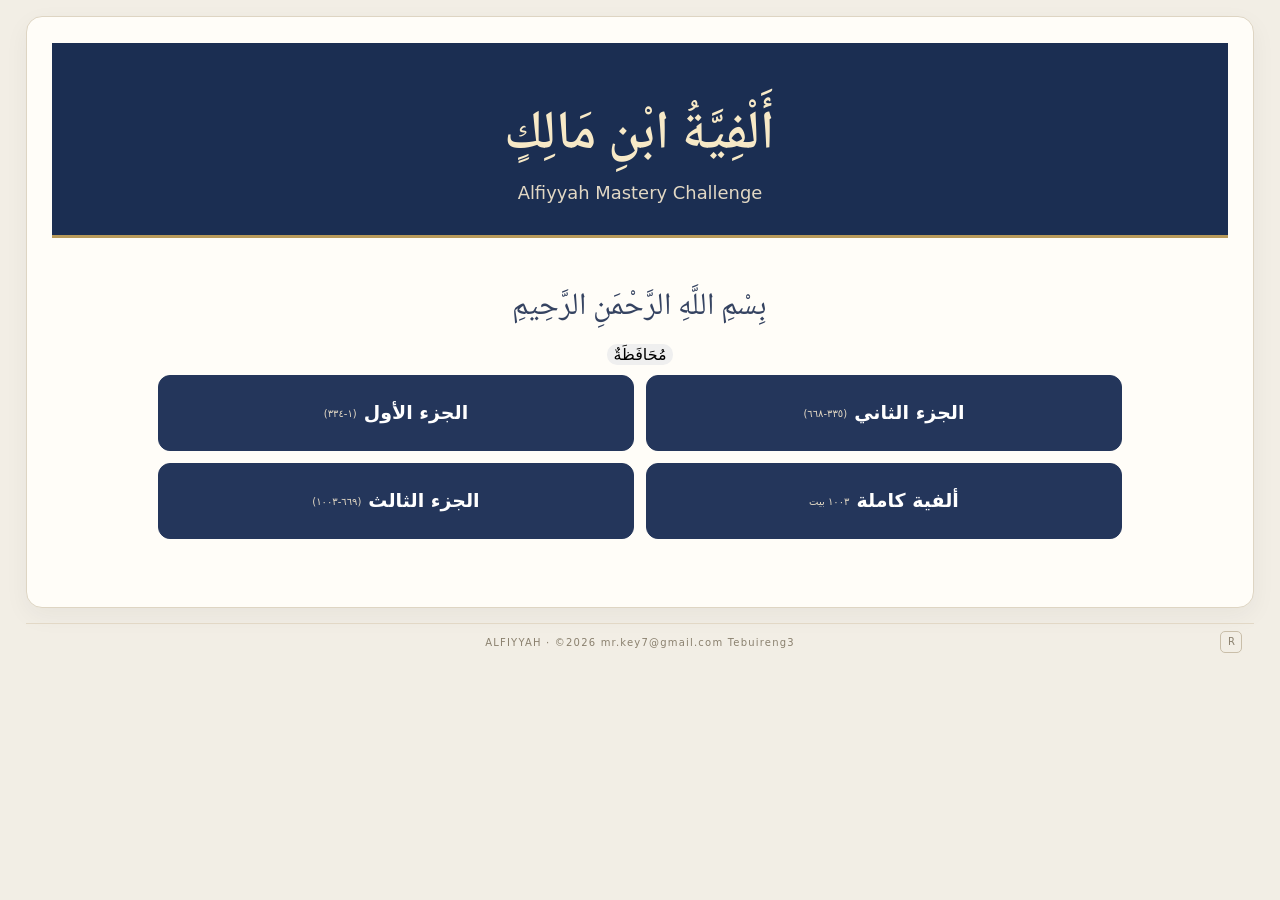
==== index.html @ ca0e4278 "Add files via upload" ====
<!doctype html>
<html lang="id">
<head>
<meta charset="utf-8">
<meta name="viewport" content="width=device-width, initial-scale=1">
<meta name="theme-color" content="#172554">
<link href="https://fonts.googleapis.com/css2?family=Noto+Naskh+Arabic:wght@400;500;600;700&display=swap" rel="stylesheet">
<!-- Gaya dasar dimuat lebih dulu, lalu aturan untuk kelompok layar. -->
<link rel="stylesheet" href="./gaya/dasar.css">
<link rel="stylesheet" href="./gaya/potret-sempit.css">
<link rel="stylesheet" href="./gaya/potret-lebar.css">
<link rel="stylesheet" href="./gaya/landskap-pendek.css">
<link rel="stylesheet" href="./gaya/landskap-tinggi.css">
<title>Alfiyyah - Belajar Alfiyyah Ibnu Malik</title>
</head>
<body>
<main class="wadah-aplikasi">
<section class="panel panel-beranda" id="beranda">
        <div class="identitas-beranda">
            <h1 class="judul-arab" lang="ar">أَلْفِيَّةُ ابْنِ مَالِكٍ</h1>
						<p class="subjudul-beranda">Alfiyyah Mastery Challenge</p>
        </div>
        <div class="isi-beranda">
            <p class="basmalah" lang="ar">بِسْمِ اللَّهِ الرَّحْمَنِ الرَّحِيمِ</p>
             <button class="mode-arab" id="modeArab" type="button">
    <span lang="ar">مُحَافَظَةٌ</span>
</button>
                    <div class="pilihan-bagian">
                        <button class="tombol-bagian" data-bagian="awal" type="button" disabled><strong lang="ar">الجزء الأول</strong><span>(١-٣٣٤)</span></button>
                        <button class="tombol-bagian" data-bagian="tsani" type="button" disabled><strong lang="ar">الجزء الثاني</strong><span>(٣٣٥-٦٦٨)</span></button>
                        <button class="tombol-bagian" data-bagian="tsalits" type="button" disabled><strong lang="ar">الجزء الثالث</strong><span>(٦٦٩-١٠٠٣)</span></button>
                        <button class="tombol-bagian" data-bagian="semua" type="button" disabled><strong lang="ar">ألفية كاملة</strong><span lang="ar">١٠٠٣ بيت</span></button>
                    </div>
                </section>
            </div>
            <div class="status-pemuatan" id="statusPemuatan" role="status" aria-live="polite">Memuat data Alfiyyah...</div>
        </div>
        <footer class="kaki-beranda"><span>ALFIYYAH · ©2026 mr.key7@gmail.com Tebuireng3</span><button class="tombol-hapus-tembolok" id="tombolAturUlangTembolok" type="button" aria-label="Reset cache" title="Reset cache">R</button></footer>
    </section>

    <section class="panel" id="kuis">
        <div class="info-kuis">
            <span id="nomorSoal">1 dari 0</span>
            <span>Sisa Quiz: <strong id="sisaKuis">0</strong></span>
            <span>Benar: <strong id="skor">0</strong></span>
            <span>Waktu: <strong id="waktu">00:00</strong></span>
        </div>
        <div class="jalur-kemajuan"><div id="batangKemajuan"></div></div>

        <div class="judul-soal">
            <p class="label-soal">Lengkapi bait berikut:</p>
            <button class="tombol-harakat" id="tombolHarakat" type="button" lang="ar" aria-label="Ubah tampilan harakat" aria-pressed="true">حَرَكَات</button>
            <div class="nomor-bait" id="nomorBait" lang="ar"></div>
        </div>
        <div class="wadah-bait" id="wadahBait">
            <div class="setengah-bait" id="setengahKanan" lang="ar"></div>
            <div class="setengah-bait" id="setengahKiri" lang="ar"></div>
        </div>
        <div class="daftar-pilihan" id="daftarPilihan"></div>
        <div class="aksi">
            <div class="umpan-balik" id="umpanBalik" aria-live="polite"></div>
            <button class="utama" id="tombolBerikutnya" type="button" disabled>Soal Berikutnya</button>
            <button class="sekunder" id="tombolSelesai" type="button">Selesai</button>
        </div>
    </section>

    <section class="panel" id="hasil">
        <p class="label-soal">Sesi kuis selesai</p>
        <div class="skor-hasil" id="skorAkhir">0/0</div>
        <div class="rincian-hasil" id="rincianAkhir"></div>
        <div class="aksi aksi-hasil">
            <button class="utama" id="tombolUlangi" type="button">Ulangi Bagian Sebelumnya</button>
            <button class="sekunder" id="tombolBeranda" type="button">Pilih Bagian Lain</button>
        </div>
    </section>
</main>
<script src="./app.js?v=reset1" defer></script>
</body>
</html>
---- gaya/dasar.css ----
:root {
    color-scheme: light;
    --warna-teks: #24324b;
    --warna-teks-redup: #746e62;
    --warna-garis: #ded5c3;
    --warna-panel: #fffdf8;
    --warna-latar: #f2eee5;
    --warna-utama: #24365b;
    --warna-utama-gelap: #172949;
    --warna-emas: #b89a5a;
    --warna-benar: #267344;
    --latar-benar: #eff7ef;
    --warna-salah: #b33b35;
    --latar-salah: #fbefed;
}

* { box-sizing: border-box; }
[hidden] { display: none !important; }

body {
    margin: 0;
    background: var(--warna-latar);
    color: var(--warna-teks);
    font-family: system-ui, -apple-system, "Segoe UI", sans-serif;
}

button { font: inherit; }

button {
    border: 0;
    border-radius: 10px;
    cursor: pointer;
}

button:disabled {
    cursor: not-allowed;
    opacity: .55;
}

.wadah-aplikasi {
    width: calc(100% - clamp(24px, 4vw, 72px));
    max-width: 1600px;
    height: calc(100svh - 32px);
    max-height: calc(100svh - 32px);
    margin: 16px auto;
}

h1, h2, p { margin-top: 0; }

.panel-beranda {
    padding: 0;
    overflow: hidden;
    background: #f8f3e8;
    border-color: #d9ceb8;
}

.identitas-beranda {
    padding: clamp(30px, 5vw, 48px) 20px 32px;
    background: #1b2e52;
    color: #fff;
    text-align: center;
    border-bottom: 3px solid var(--warna-emas);
}

.label-kecil {
    margin: 0 0 12px;
    color: #ddc58c;
    font-size: 11px;
    font-weight: 700;
    letter-spacing: .16em;
}

.judul-arab {
    margin: 0;
    color: #f7e9c7;
    direction: rtl;
    font-family: "Noto Naskh Arabic", "Amiri", "Traditional Arabic", serif;
    font-size: clamp(34px, 5vw, 54px);
    font-weight: 600;
    line-height: 1.7;
}

.judul-aplikasi {
    margin: 4px 0 8px;
    color: #fff;
    font-size: clamp(25px, 4vw, 36px);
    letter-spacing: .13em;
}

.subjudul-beranda {
    margin: 0;
    color: #e2d8c4;
    font-size: clamp(16px, 1.4vw, 20px);
}

.isi-beranda {
    width: min(1040px, 100%);
    margin: 0 auto;
    padding: clamp(24px, 4vw, 42px) clamp(18px, 4vw, 38px);
    text-align: center;
}

.basmalah {
    margin: 0 0 8px;
    color: #354361;
    direction: rtl;
    font-family: "Noto Naskh Arabic", "Amiri", "Traditional Arabic", serif;
    font-size: clamp(23px, 3vw, 31px);
    line-height: 1.8;
}

.keterangan-beranda {
    margin: 0;
    color: #746e62;
    font-size: clamp(16px, 1.4vw, 20px);
    line-height: 1.7;
}

.daftar-menu {
    display: grid;
    grid-template-columns: repeat(auto-fit, minmax(min(100%, 340px), 1fr));
    gap: 16px;
    margin-top: 20px;
    text-align: left;
}

.kartu-menu {
    width: 100%;
    max-width: 760px;
    justify-self: center;
    padding: clamp(16px, 2.5vw, 24px);
    border: 1px solid var(--warna-garis);
    border-radius: 14px;
    background: var(--warna-panel);
    box-shadow: 0 6px 18px rgb(35 42 55 / 5%);
}

.judul-menu {
    margin: 0;
    color: var(--warna-utama);
    font-size: clamp(19px, 2vw, 24px);
}

.keterangan-menu {
    margin: 5px 0 0;
    color: var(--warna-teks-redup);
    font-size: 14px;
}

.label-pilihan-bagian {
    margin: 16px 0 0;
    color: var(--warna-teks);
    font-size: 14px;
    font-weight: 650;
}

.pilihan-bagian {
    display: grid;
    grid-template-columns: repeat(2, minmax(0, 1fr));
    gap: 12px;
    margin-top: 10px;
}

.tombol-bagian { display:flex; flex-direction:row; direction:rtl; align-items:center; justify-content:center; gap:7px; min-height:76px; padding:12px 8px; background:#24365b; color:#fff; border:1px solid #24365b; border-radius:12px; white-space:nowrap; }
.tombol-bagian span { direction:ltr; unicode-bidi:isolate; color:#e2d8c4; font-size:10px; font-weight:400; }
.tombol-bagian:disabled { opacity:.45; }
.tombol-bagian strong { font-size:19px; line-height:1.25; }

.status-pemuatan {
    margin-top: 15px;
    color: var(--warna-teks-redup);
    font-size: 13px;
    line-height: 1.6;
    overflow-wrap: anywhere;
}

.kaki-beranda {
    position: relative;
    margin: 0;
    padding: 13px 42px;
    border-top: 1px solid #e2d8c6;
    color: #8a806e;
    font-size: 10px;
    letter-spacing: .12em;
    text-align: center;
}

.tombol-hapus-tembolok {
    position: absolute;
    top: 50%;
    right: 12px;
    width: 22px;
    height: 22px;
    padding: 0;
    transform: translateY(-50%);
    border: 1px solid #c9bea9;
    border-radius: 5px;
    background: transparent;
    color: #8a806e;
    font-size: 10px;
    line-height: 1;
}

.tombol-hapus-tembolok:hover { background: #eee5d5; }

.panel {
    padding: clamp(17px, 2vw, 30px);
    background: var(--warna-panel);
    border: 1px solid var(--warna-garis);
    border-radius: 16px;
    box-shadow: 0 8px 24px rgb(35 42 55 / 5%);
}

.utama, .sekunder {
    min-height: 42px;
    padding: 10px 16px;
    font-weight: 650;
}

.utama {
    background: var(--warna-utama);
    color: #fff;
}
.utama:hover:not(:disabled) { background: var(--warna-utama-gelap); }

.sekunder {
    background: #e7decc;
    color: #33415f;
}

#kuis {
    display: none;
    height: calc(100% - 18px);
    max-height: calc(100% - 18px);
    margin-top: 18px;
    flex-direction: column;
    overflow-y: auto;
    overflow-x: hidden;
}

#kuis .info-kuis,
#kuis .jalur-kemajuan,
#kuis .label-soal,
#kuis .daftar-pilihan,
#kuis .aksi {
    flex: 0 0 auto;
}

.info-kuis {
    display: flex;
    justify-content: space-between;
    align-items: center;
    flex-wrap: nowrap;
    gap: 8px;
    color: var(--warna-teks-redup);
    font-size: 12px;
    white-space: nowrap;
}

.jalur-kemajuan {
    height: 7px;
    margin: 12px 0 22px;
    overflow: hidden;
    background: #e8edf5;
    border-radius: 99px;
}

#batangKemajuan {
    width: 0;
    height: 100%;
    background: var(--warna-utama);
    transition: width .2s ease;
}

.judul-soal {
    display: grid;
    grid-template-columns: minmax(0, 1fr) auto minmax(0, 1fr);
    direction: ltr;
    align-items: center;
    gap: 12px;
    margin-bottom: 9px;
}

.label-soal {
    margin: 0;
    color: var(--warna-teks-redup);
    font-size: clamp(16px, 1.5vw, 22px);
}

.wadah-bait {
    position: relative;
    display: grid;
    flex: 0 1 42%;
    min-height: 0;
    margin-top: 8px;
    grid-template-columns: repeat(2, minmax(0, 1fr));
    grid-template-rows: minmax(0, 1fr);
    align-items: stretch;
    gap: 0;
    direction: rtl;
    border: 1px solid #c9b995;
    border-radius: 14px;
    overflow: hidden;
    background: #f7f1e5;
}

.setengah-bait {
    min-width: 0;
    min-height: 100%;
    display: grid;
    align-items: center;
    justify-items: stretch;
    padding: clamp(10px, 1.5vw, 20px);
    background: #f7f1e5;
    direction: rtl;
    font-family: "Noto Naskh Arabic", "Amiri", "Traditional Arabic", serif;
    font-size: clamp(28px, 3.2vw, 44px);
    line-height: 1.8;
    text-align: center;
    overflow-wrap: anywhere;
}

#setengahKanan {
    grid-row: 1;
    grid-column: 1;
    border-left: 1px solid #c9b995;
}

#setengahKiri {
    grid-row: 1;
    grid-column: 2;
}

.setengah-bait.kosong {
    background: #eee5d5;
}

.nomor-bait {
    justify-self: end;
    flex: 0 0 auto;
    color: #938365;
    font-family: "Noto Naskh Arabic", "Amiri", "Traditional Arabic", serif;
    font-size: clamp(17px, 1.5vw, 22px);
    font-weight: 500;
    line-height: 1.4;
    direction: rtl;
}

.tombol-harakat {
    min-height: 30px;
    padding: 3px 8px;
    border: 1px solid var(--warna-garis);
    background: #f7f1e5;
    color: var(--warna-teks-redup);
    direction: rtl;
    font-family: "Noto Naskh Arabic", "Amiri", "Traditional Arabic", serif;
    font-size: 17px;
    line-height: 1;
}

.tombol-harakat:hover {
    background: #eee5d5;
}

.daftar-pilihan {
    display: grid;
    flex: 1 1 0;
    grid-auto-rows: minmax(0, 1fr);
    grid-template-columns: repeat(2, minmax(0, 1fr));
    gap: 12px;
    margin-top: 18px;
}

.pilihan-jawaban {
    width: 100%;
    min-height: clamp(54px, 8vh, 76px);
    padding: 14px 18px;
    background: #fff;
    border: 1px solid var(--warna-garis);
    color: var(--warna-teks);
    text-align: center;
    direction: rtl;
    font-family: "Noto Naskh Arabic", "Amiri", "Traditional Arabic", serif;
    font-size: clamp(26px, 2.4vw, 33px);
    line-height: 1.9;
}

.pilihan-jawaban:hover:not(:disabled) {
    border-color: #93b4f5;
    background: #f8fbff;
}

.pilihan-jawaban.benar {
    border: 2px solid var(--warna-benar);
    background: var(--latar-benar);
}

.pilihan-jawaban.salah {
    border: 2px solid var(--warna-salah);
    background: var(--latar-salah);
}

.umpan-balik {
    display: none;
    flex: 1;
    min-width: 0;
    margin: 0;
    padding: 12px 14px;
    border-radius: 10px;
    font-size: 14px;
    text-align: left;
}

.umpan-balik.baik {
    display: block;
    color: var(--warna-benar);
    background: var(--latar-benar);
}

.umpan-balik.buruk {
    display: block;
    color: var(--warna-salah);
    background: var(--latar-salah);
}

.aksi {
    display: grid;
    grid-template-columns: minmax(0, 1fr) auto minmax(0, 1fr);
    align-items: center;
    gap: 10px;
    margin-top: 16px;
}
#umpanBalik { grid-column: 1; }
#tombolBerikutnya { grid-column: 2; justify-self: center; }
#tombolSelesai { grid-column: 3; justify-self: end; }
.aksi-hasil { display: flex; justify-content: center; flex-wrap: wrap; }

#hasil { display: none; margin-top: 18px; text-align: center; }

.skor-hasil {
    margin: 12px 0 4px;
    font-size: clamp(38px, 9vw, 56px);
    font-weight: 750;
    letter-spacing: -2px;
}

.rincian-hasil { color: var(--warna-teks-redup); }
---- gaya/potret-sempit.css ----
/* Layar potret dengan lebar sampai 700 piksel. */
@media (orientation: portrait) and (max-width: 700px) {
.wadah-aplikasi {
        width: calc(100% - 16px);
        height: calc(100svh - 16px);
        max-height: calc(100svh - 16px);
        margin: 8px auto;
    }

    .panel { padding: 10px; }
    .panel-beranda { padding: 0; }
    .daftar-menu { gap: 10px; margin-top: 14px; }
    .kartu-menu { padding: 14px; }
    .keterangan-menu { font-size: 12px; }
    .label-pilihan-bagian { margin-top: 12px; font-size: 13px; }
    .pilihan-bagian { gap: 8px; }
    .tombol-bagian { min-height: 66px; padding: 9px 5px; gap:5px; }
    .tombol-bagian strong { font-size: 15px; }
    .tombol-bagian span { font-size: 9px; }

    .judul-soal {
        margin-bottom: 7px;
    }

    .label-soal {
        font-size: 15px;
    }

    .nomor-bait {
        font-size: 16px;
    }

    .wadah-bait {
        grid-template-columns: minmax(0, 1fr);
        grid-template-rows: repeat(2, minmax(0, 1fr));
        min-height: clamp(190px, 30vh, 280px);
        gap: 0;
        border-radius: 10px;
    }

    #setengahKanan {
        grid-row: 1;
        grid-column: 1;
        border-left: 0;
        border-bottom: 1px solid #c9b995;
    }

    #setengahKiri {
        grid-row: 2;
        grid-column: 1;
    }

    .setengah-bait {
        min-height: 0;
        padding: 12px 14px;
        font-size: clamp(25px, 6.5vw, 36px);
        line-height: 1.65;
        text-align: center;
    }

    .daftar-pilihan {
        grid-template-columns: 1fr;
        gap: 6px;
        margin-top: 12px;
    }

    .pilihan-jawaban {
        min-height: clamp(44px, 6vh, 56px);
        padding: 7px 9px;
        /* Ubah tiga angka ini untuk mengatur ukuran teks Arab pilihan jawaban. 
        font-size: clamp(18px, 4.5vw, 23px); */
				font-size: clamp(20px, 5vw, 26px);
        line-height: 1.5;
    }

    .umpan-balik {
        margin: 0;
        padding: 8px 10px;
        font-size: 12px;
    }

    .info-kuis { gap: 4px; font-size: 10px; }
    .aksi { grid-template-columns: minmax(0, 1fr) auto minmax(0, 1fr); gap: 5px; margin-top: 8px; }
    .aksi button { padding: 9px 10px; font-size: 12px; }
    #umpanBalik { font-size: 11px; padding: 7px; }

.wadah-bait {
        flex: 0 0 auto;
        height: clamp(150px, 22vh, 210px);
        min-height: 0;
        grid-template-columns: minmax(0, 1fr);
        grid-template-rows: repeat(2, minmax(0, 1fr));
    }

    #setengahKanan {
        grid-row: 1;
        grid-column: 1;
        border-left: 0;
        border-bottom: 1px solid #c9b995;
    }

    #setengahKiri {
        grid-row: 2;
        grid-column: 1;
    }

    .setengah-bait {
        min-height: 0;
        padding: 4px 8px;
        font-size: clamp(28px, 8vw, 42px);
				/*clamp(nilai minimum, nilai fleksibel, nilai maksimum) */
				line-height: 1.2;
    }

    #kuis .daftar-pilihan {
        flex: 1 0 auto;
        grid-auto-rows: minmax(54px, 1fr);
        gap: 8px;
        margin-top: 8px;
    }

    .pilihan-jawaban {
        min-height: 54px;
    }
}
---- gaya/potret-lebar.css ----
/* Layar potret dengan lebar mulai 701 piksel. */
@media (orientation: portrait) and (min-width: 701px) {
.wadah-bait {
        grid-template-columns: minmax(0, 1fr);
        grid-template-rows: repeat(2, minmax(0, 1fr));
    }

    #setengahKanan {
        grid-row: 1;
        grid-column: 1;
        border-left: 0;
        border-bottom: 1px solid #c9b995;
    }

    #setengahKiri {
        grid-row: 2;
        grid-column: 1;
    }

    .setengah-bait {
        min-height: 0;
        padding: 10px;
        font-size: clamp(36px, 4.5vw, 54px);
        line-height: 1.5;
    }

.wadah-bait {
        flex: 0 0 auto;
        height: clamp(150px, 22vh, 210px);
        min-height: 0;
        grid-template-columns: minmax(0, 1fr);
        grid-template-rows: repeat(2, minmax(0, 1fr));
    }

    #setengahKanan {
        grid-row: 1;
        grid-column: 1;
        border-left: 0;
        border-bottom: 1px solid #c9b995;
    }

    #setengahKiri {
        grid-row: 2;
        grid-column: 1;
    }

    .setengah-bait {
        min-height: 0;
        padding: 4px 8px;
        font-size: clamp(28px, 8vw, 42px);
				/*clamp(nilai minimum, nilai fleksibel, nilai maksimum) */
				line-height: 1.2;
    }

    #kuis .daftar-pilihan {
        flex: 1 0 auto;
        grid-auto-rows: minmax(54px, 1fr);
        gap: 8px;
        margin-top: 8px;
    }

    .pilihan-jawaban {
        min-height: 54px;
    }
}
---- gaya/landskap-pendek.css ----
/* Semua layar lanskap dengan tinggi sampai 600 piksel. */
@media (orientation: landscape) and (max-height: 600px) {
.wadah-aplikasi {
        width: calc(100% - 16px);
        height: calc(100svh - 16px);
        max-height: calc(100svh - 16px);
        margin: 8px auto;
    }

    #kuis {
        height: 100%;
        max-height: 100%;
        margin-top: 0;
        padding: 8px 12px;
        overflow-y: auto;
    }

    .info-kuis {
        gap: 6px;
        font-size: 10px;
    }

    .jalur-kemajuan {
        height: 4px;
        margin: 6px 0 8px;
    }

    .judul-soal {
        flex: 0 0 auto;
        margin-bottom: 4px;
    }

    .label-soal {
        font-size: 14px;
    }

    .nomor-bait {
        font-size: 15px;
    }

    .wadah-bait {
        flex: 0 0 auto;
        min-height: clamp(72px, 19vh, 92px);
        grid-template-columns: repeat(2, minmax(0, 1fr));
        grid-template-rows: minmax(0, 1fr);
    }

    #setengahKanan {
        grid-row: 1;
        grid-column: 1;
        border-left: 1px solid #c9b995;
        border-bottom: 0;
    }

    #setengahKiri {
        grid-row: 1;
        grid-column: 2;
    }

    .setengah-bait {
        min-height: 0;
        padding: 2px 8px;
        font-size: clamp(21px, 3vw, 29px);
        line-height: 1.3;
    }

    .daftar-pilihan {
        flex: 0 0 auto;
        grid-template-columns: repeat(2, minmax(0, 1fr));
        gap: 5px;
        margin-top: 8px;
    }

    .pilihan-jawaban {
        min-height: clamp(48px, 12vh, 60px);
        padding: 4px 8px;
        font-size: clamp(17px, 2.5vw, 22px);
        line-height: 1.3;
    }

    .aksi {
        flex: 0 0 auto;
        gap: 6px;
        margin-top: 8px;
    }

    .aksi button {
        min-height: 34px;
        padding: 5px 8px;
        font-size: 11px;
    }

    .umpan-balik {
        padding: 5px 7px;
        font-size: 10px;
        overflow-wrap: anywhere;
    }

.wadah-bait {
        grid-template-columns: repeat(2, minmax(0, 1fr));
    }

    .setengah-bait {
        min-height: 100%;
        padding: 10px;
        font-size: clamp(24px, 3vw, 34px);
    }

.setengah-bait {
        min-height: 64px;
        padding: 8px 12px;
        font-size: clamp(20px, 3vw, 28px);
    }

    .nomor-bait {
        padding: 2px 10px;
        font-size: 13px;
    }
}
---- gaya/landskap-tinggi.css ----
/* Lanskap dengan tinggi di atas 600 piksel dan lebar mulai 701 piksel. */
@media (orientation: landscape) and (min-height: 651px) and (min-width: 701px) and (min-aspect-ratio: 3/2) {
.panel-beranda {
        height: 100%;
        display: flex;
        flex-direction: column;
    }

    .identitas-beranda {
        padding: clamp(14px, 2.2vh, 24px) 20px clamp(12px, 1.8vh, 20px);
    }

    .label-kecil {
        margin-bottom: 6px;
    }

    .judul-arab {
        font-size: clamp(32px, 4.5vw, 50px);
        line-height: 1.4;
    }

    .judul-aplikasi {
        margin: 0 0 5px;
        font-size: clamp(23px, 3vw, 32px);
    }

    .subjudul-beranda {
        font-size: clamp(14px, 1.2vw, 18px);
    }

    .isi-beranda {
        flex: 1 1 auto;
        display: flex;
        flex-direction: column;
        justify-content: center;
        padding: clamp(10px, 1.6vh, 18px) 38px;
    }

    .daftar-menu {
        width: min(100%, 760px);
        align-self: center;
        margin-top: 12px;
    }

    .kartu-menu {
        padding: 14px 20px;
    }

    .label-pilihan-bagian {
        margin-top: 10px;
    }

    .pilihan-bagian {
        margin-top: 7px;
    }

    .basmalah {
        margin-bottom: 4px;
        font-size: clamp(21px, 2.5vw, 28px);
        line-height: 1.45;
    }

    .keterangan-beranda {
        font-size: clamp(14px, 1.2vw, 18px);
        line-height: 1.4;
    }

    .status-pemuatan {
        margin-top: clamp(7px, 1.1vh, 10px);
        line-height: 1.4;
    }

    .kaki-beranda {
        padding: 9px 16px;
    }

    .wadah-bait {
        grid-template-columns: minmax(0, 1fr) 42px minmax(0, 1fr);
        grid-template-rows: minmax(0, 1fr);
    }

    #setengahKanan {
        grid-row: 1;
        grid-column: 1;
        border-left: 0;
    }

    #setengahKiri {
        grid-row: 1;
        grid-column: 3;
    }

    #nomorBait { display: none; }

    .wadah-bait::before {
        content: attr(data-nomor);
        grid-row: 1;
        grid-column: 2;
        display: flex;
        align-items: center;
        justify-content: center;
        padding: 2px;
        border-left: 1px solid #c9b995;
        border-right: 1px solid #c9b995;
        color: #938365;
        font-family: "Noto Naskh Arabic", "Amiri", "Traditional Arabic", serif;
        font-size: clamp(13px, 1.2vw, 17px);
        line-height: 1.4;
        text-align: center;
        direction: rtl;
        overflow-wrap: anywhere;
    }

	.setengah-bait {
			font-size: clamp(36px, 3.8vw, 54px);
	}

	#setengahKanan {
			padding-left: 40px;
	}

	#setengahKiri {
			padding-right: 40px;
	}

	.pilihan-jawaban {
			font-size: clamp(29px, 2.7vw, 36px);
	}

	.daftar-pilihan {
			grid-template-columns: minmax(0, 1fr) 42px minmax(0, 1fr);
			column-gap: 0;
			row-gap: 12px;
	}

	.pilihan-jawaban:nth-child(odd) { grid-column: 1; }
	.pilihan-jawaban:nth-child(even) { grid-column: 3; }
}

/* Layar sedang memakai tata letak lanskap dengan judul yang lebih rapat. */
@media (orientation: landscape) and (min-height: 601px) and (max-height: 650px) and (min-width: 701px) and (min-aspect-ratio: 3/2) {
.identitas-beranda {
        padding: 10px 20px;
    }

    .label-kecil {
        margin-bottom: 4px;
    }

    .judul-arab {
        font-size: clamp(28px, 3.8vw, 42px);
        line-height: 1.25;
    }

    .judul-aplikasi {
        margin-bottom: 3px;
        font-size: clamp(22px, 2.7vw, 29px);
    }

    .subjudul-beranda {
        font-size: 14px;
    }

    .isi-beranda {
        padding: 8px 24px;
    }

    .basmalah {
        font-size: clamp(19px, 2vw, 24px);
        line-height: 1.3;
    }

    .status-pemuatan {
        margin-top: 6px;
    }
}
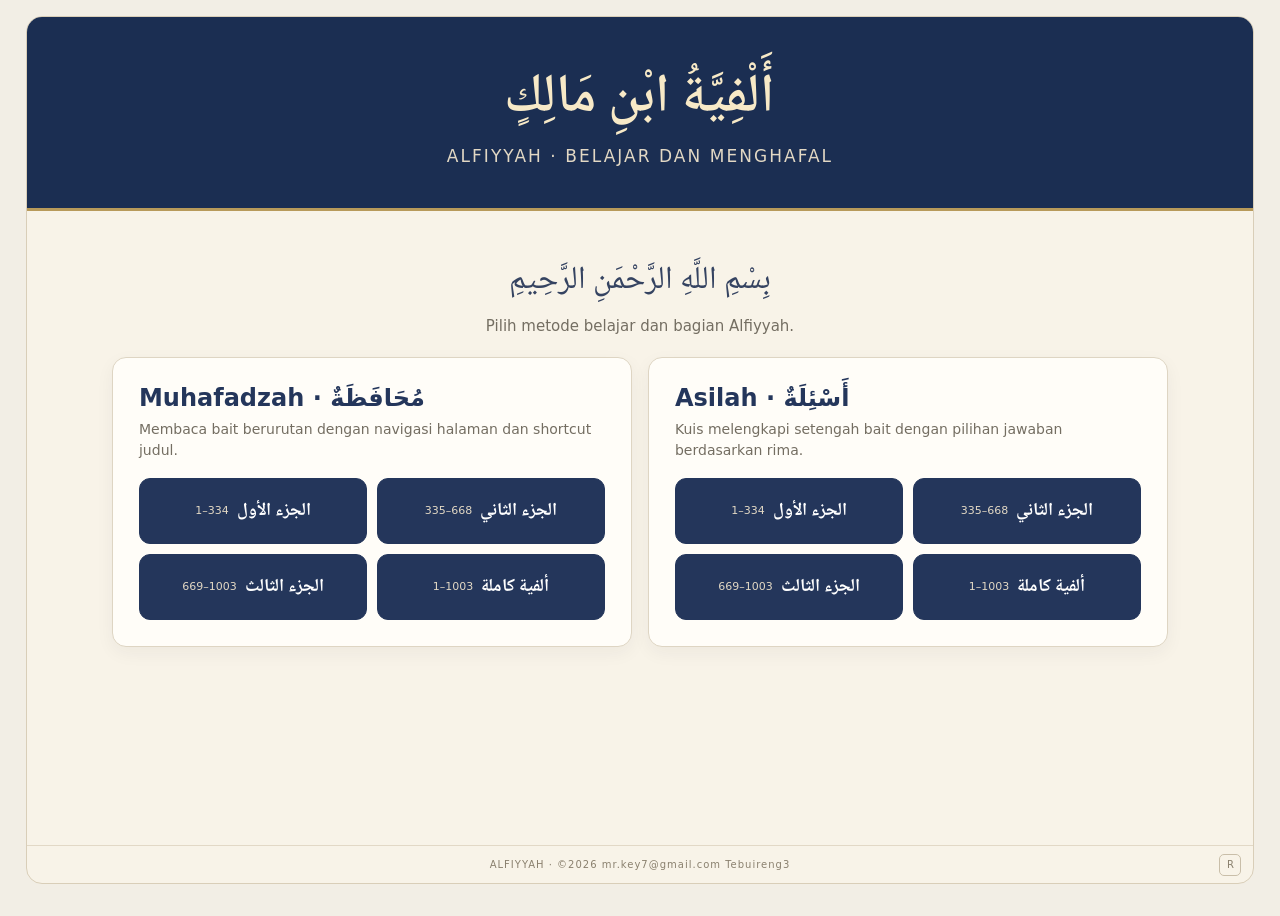
==== commit e23e958a: "[GPT] Tambah Muhafadzah dan pisahkan blok belajar" ====
--- a/index.html
+++ b/index.html
@@ -1,79 +1,52 @@
-<!doctype html>
-<html lang="id">
-<head>
-<meta charset="utf-8">
-<meta name="viewport" content="width=device-width, initial-scale=1">
-<meta name="theme-color" content="#172554">
-<link href="https://fonts.googleapis.com/css2?family=Noto+Naskh+Arabic:wght@400;500;600;700&display=swap" rel="stylesheet">
-<!-- Gaya dasar dimuat lebih dulu, lalu aturan untuk kelompok layar. -->
-<link rel="stylesheet" href="./gaya/dasar.css">
-<link rel="stylesheet" href="./gaya/potret-sempit.css">
-<link rel="stylesheet" href="./gaya/potret-lebar.css">
-<link rel="stylesheet" href="./gaya/landskap-pendek.css">
-<link rel="stylesheet" href="./gaya/landskap-tinggi.css">
-<title>Alfiyyah - Belajar Alfiyyah Ibnu Malik</title>
-</head>
-<body>
-<main class="wadah-aplikasi">
-<section class="panel panel-beranda" id="beranda">
-        <div class="identitas-beranda">
-            <h1 class="judul-arab" lang="ar">أَلْفِيَّةُ ابْنِ مَالِكٍ</h1>
-						<p class="subjudul-beranda">Alfiyyah Mastery Challenge</p>
-        </div>
-        <div class="isi-beranda">
-            <p class="basmalah" lang="ar">بِسْمِ اللَّهِ الرَّحْمَنِ الرَّحِيمِ</p>
-             <button class="mode-arab" id="modeArab" type="button">
-    <span lang="ar">مُحَافَظَةٌ</span>
-</button>
-                    <div class="pilihan-bagian">
-                        <button class="tombol-bagian" data-bagian="awal" type="button" disabled><strong lang="ar">الجزء الأول</strong><span>(١-٣٣٤)</span></button>
-                        <button class="tombol-bagian" data-bagian="tsani" type="button" disabled><strong lang="ar">الجزء الثاني</strong><span>(٣٣٥-٦٦٨)</span></button>
-                        <button class="tombol-bagian" data-bagian="tsalits" type="button" disabled><strong lang="ar">الجزء الثالث</strong><span>(٦٦٩-١٠٠٣)</span></button>
-                        <button class="tombol-bagian" data-bagian="semua" type="button" disabled><strong lang="ar">ألفية كاملة</strong><span lang="ar">١٠٠٣ بيت</span></button>
-                    </div>
-                </section>
-            </div>
-            <div class="status-pemuatan" id="statusPemuatan" role="status" aria-live="polite">Memuat data Alfiyyah...</div>
-        </div>
-        <footer class="kaki-beranda"><span>ALFIYYAH · ©2026 mr.key7@gmail.com Tebuireng3</span><button class="tombol-hapus-tembolok" id="tombolAturUlangTembolok" type="button" aria-label="Reset cache" title="Reset cache">R</button></footer>
-    </section>
-
-    <section class="panel" id="kuis">
-        <div class="info-kuis">
-            <span id="nomorSoal">1 dari 0</span>
-            <span>Sisa Quiz: <strong id="sisaKuis">0</strong></span>
-            <span>Benar: <strong id="skor">0</strong></span>
-            <span>Waktu: <strong id="waktu">00:00</strong></span>
-        </div>
-        <div class="jalur-kemajuan"><div id="batangKemajuan"></div></div>
-
-        <div class="judul-soal">
-            <p class="label-soal">Lengkapi bait berikut:</p>
-            <button class="tombol-harakat" id="tombolHarakat" type="button" lang="ar" aria-label="Ubah tampilan harakat" aria-pressed="true">حَرَكَات</button>
-            <div class="nomor-bait" id="nomorBait" lang="ar"></div>
-        </div>
-        <div class="wadah-bait" id="wadahBait">
-            <div class="setengah-bait" id="setengahKanan" lang="ar"></div>
-            <div class="setengah-bait" id="setengahKiri" lang="ar"></div>
-        </div>
-        <div class="daftar-pilihan" id="daftarPilihan"></div>
-        <div class="aksi">
-            <div class="umpan-balik" id="umpanBalik" aria-live="polite"></div>
-            <button class="utama" id="tombolBerikutnya" type="button" disabled>Soal Berikutnya</button>
-            <button class="sekunder" id="tombolSelesai" type="button">Selesai</button>
-        </div>
-    </section>
-
-    <section class="panel" id="hasil">
-        <p class="label-soal">Sesi kuis selesai</p>
-        <div class="skor-hasil" id="skorAkhir">0/0</div>
-        <div class="rincian-hasil" id="rincianAkhir"></div>
-        <div class="aksi aksi-hasil">
-            <button class="utama" id="tombolUlangi" type="button">Ulangi Bagian Sebelumnya</button>
-            <button class="sekunder" id="tombolBeranda" type="button">Pilih Bagian Lain</button>
-        </div>
-    </section>
-</main>
-<script src="./app.js?v=reset1" defer></script>
-</body>
+<!doctype html>
+<html lang="id">
+<head>
+<meta charset="utf-8">
+<meta name="viewport" content="width=device-width, initial-scale=1">
+<meta name="theme-color" content="#172554">
+<link href="https://fonts.googleapis.com/css2?family=Noto+Naskh+Arabic:wght@400;500;600;700&display=swap" rel="stylesheet">
+<link rel="stylesheet" href="./halaman-pembuka/beranda.css">
+<title>Alfiyyah - Belajar Alfiyyah Ibnu Malik</title>
+</head>
+<body>
+<main class="wadah-aplikasi">
+    <section class="panel panel-beranda">
+        <header class="identitas-beranda">
+            <h1 class="judul-arab" lang="ar">أَلْفِيَّةُ ابْنِ مَالِكٍ</h1>
+            <p class="subjudul-beranda">ALFIYYAH · BELAJAR DAN MENGHAFAL</p>
+        </header>
+        <div class="isi-beranda">
+            <p class="basmalah" lang="ar">بِسْمِ اللَّهِ الرَّحْمَنِ الرَّحِيمِ</p>
+            <p class="keterangan-beranda">Pilih metode belajar dan bagian Alfiyyah.</p>
+            <div class="daftar-menu">
+                <section class="kartu-menu" aria-labelledby="judulMuhafadzah">
+                    <h2 class="judul-menu" id="judulMuhafadzah">Muhafadzah · مُحَافَظَةٌ</h2>
+                    <p class="keterangan-menu">Membaca bait berurutan dengan navigasi halaman dan shortcut judul.</p>
+                    <div class="pilihan-bagian">
+                        <a class="tombol-bagian" href="./muhafadzah/index.html?bagian=awal"><strong lang="ar">الجزء الأول</strong><span>1–334</span></a>
+                        <a class="tombol-bagian" href="./muhafadzah/index.html?bagian=tsani"><strong lang="ar">الجزء الثاني</strong><span>335–668</span></a>
+                        <a class="tombol-bagian" href="./muhafadzah/index.html?bagian=tsalits"><strong lang="ar">الجزء الثالث</strong><span>669–1003</span></a>
+                        <a class="tombol-bagian" href="./muhafadzah/index.html?bagian=semua"><strong lang="ar">ألفية كاملة</strong><span>1–1003</span></a>
+                    </div>
+                </section>
+                <section class="kartu-menu" aria-labelledby="judulAsilah">
+                    <h2 class="judul-menu" id="judulAsilah">Asilah · أَسْئِلَةٌ</h2>
+                    <p class="keterangan-menu">Kuis melengkapi setengah bait dengan pilihan jawaban berdasarkan rima.</p>
+                    <div class="pilihan-bagian">
+                        <a class="tombol-bagian" href="./asilah/index.html?bagian=awal"><strong lang="ar">الجزء الأول</strong><span>1–334</span></a>
+                        <a class="tombol-bagian" href="./asilah/index.html?bagian=tsani"><strong lang="ar">الجزء الثاني</strong><span>335–668</span></a>
+                        <a class="tombol-bagian" href="./asilah/index.html?bagian=tsalits"><strong lang="ar">الجزء الثالث</strong><span>669–1003</span></a>
+                        <a class="tombol-bagian" href="./asilah/index.html?bagian=semua"><strong lang="ar">ألفية كاملة</strong><span>1–1003</span></a>
+                    </div>
+                </section>
+            </div>
+        </div>
+        <footer class="kaki-beranda">
+            <span>ALFIYYAH · ©2026 mr.key7@gmail.com Tebuireng3</span>
+            <button class="tombol-hapus-tembolok" id="tombolAturUlangTembolok" type="button" aria-label="Reset cache" title="Reset cache">R</button>
+        </footer>
+    </section>
+</main>
+<script src="./halaman-pembuka/app.js" defer></script>
+</body>
 </html>
--- a/halaman-pembuka/beranda.css
+++ b/halaman-pembuka/beranda.css
@@ -0,0 +1,169 @@
+:root {
+    color-scheme: light;
+    --warna-teks: #24324b;
+    --warna-teks-redup: #746e62;
+    --warna-garis: #ded5c3;
+    --warna-panel: #fffdf8;
+    --warna-latar: #f2eee5;
+    --warna-utama: #24365b;
+    --warna-emas: #b89a5a;
+}
+* { box-sizing: border-box; }
+body {
+    margin: 0;
+    min-height: 100vh;
+    background: var(--warna-latar);
+    color: var(--warna-teks);
+    font-family: system-ui, -apple-system, "Segoe UI", sans-serif;
+}
+button, a { font: inherit; }
+.wadah-aplikasi {
+    width: calc(100% - clamp(16px, 4vw, 64px));
+    max-width: 1450px;
+    min-height: calc(100svh - 32px);
+    margin: 16px auto;
+}
+.panel-beranda {
+    min-height: calc(100svh - 32px);
+    overflow: hidden;
+    display: flex;
+    flex-direction: column;
+    background: #f8f3e8;
+    border: 1px solid #d9ceb8;
+    border-radius: 16px;
+}
+.identitas-beranda {
+    padding: clamp(24px, 4vw, 42px) 20px;
+    background: #1b2e52;
+    color: #fff;
+    text-align: center;
+    border-bottom: 3px solid var(--warna-emas);
+}
+.judul-arab {
+    margin: 0;
+    color: #f7e9c7;
+    direction: rtl;
+    font-family: "Noto Naskh Arabic", "Amiri", "Traditional Arabic", serif;
+    font-size: clamp(34px, 5vw, 54px);
+    font-weight: 600;
+    line-height: 1.5;
+}
+.subjudul-beranda {
+    margin: 6px 0 0;
+    color: #e2d8c4;
+    font-size: clamp(13px, 1.4vw, 17px);
+    letter-spacing: .12em;
+}
+.isi-beranda {
+    width: min(1120px, 100%);
+    margin: 0 auto;
+    padding: clamp(22px, 4vw, 42px) clamp(16px, 3vw, 32px);
+    flex: 1;
+}
+.basmalah {
+    margin: 0 0 6px;
+    color: #354361;
+    direction: rtl;
+    text-align: center;
+    font-family: "Noto Naskh Arabic", "Amiri", "Traditional Arabic", serif;
+    font-size: clamp(24px, 3vw, 32px);
+    line-height: 1.8;
+}
+.keterangan-beranda {
+    margin: 0 0 22px;
+    color: var(--warna-teks-redup);
+    text-align: center;
+    font-size: 15px;
+}
+.daftar-menu {
+    display: grid;
+    grid-template-columns: repeat(2, minmax(0, 1fr));
+    align-items: stretch;
+    gap: 16px;
+}
+.kartu-menu {
+    padding: clamp(16px, 2.4vw, 26px);
+    background: var(--warna-panel);
+    border: 1px solid var(--warna-garis);
+    border-radius: 14px;
+    box-shadow: 0 6px 18px rgb(35 42 55 / 5%);
+}
+.judul-menu {
+    margin: 0;
+    color: var(--warna-utama);
+    font-size: clamp(19px, 2vw, 24px);
+}
+.keterangan-menu {
+    min-height: 42px;
+    margin: 7px 0 16px;
+    color: var(--warna-teks-redup);
+    font-size: 14px;
+    line-height: 1.55;
+}
+.pilihan-bagian {
+    display: grid;
+    grid-template-columns: repeat(2, minmax(0, 1fr));
+    gap: 10px;
+}
+.tombol-bagian {
+    display: flex;
+    flex-direction: row;
+    direction: rtl;
+    align-items: center;
+    justify-content: center;
+    gap: 8px;
+    min-height: 66px;
+    padding: 10px 8px;
+    border: 1px solid var(--warna-utama);
+    border-radius: 11px;
+    background: var(--warna-utama);
+    color: #fff;
+    text-decoration: none;
+    white-space: nowrap;
+}
+.tombol-bagian:hover { background: #172949; }
+.tombol-bagian strong { font-family: "Noto Naskh Arabic", serif; font-size: 18px; }
+.tombol-bagian span {
+    direction: ltr;
+    unicode-bidi: isolate;
+    color: #e2d8c4;
+    font-size: 11px;
+}
+.kaki-beranda {
+    position: relative;
+    margin-top: auto;
+    padding: 13px 42px;
+    border-top: 1px solid #e2d8c6;
+    color: #8a806e;
+    font-size: 10px;
+    letter-spacing: .1em;
+    text-align: center;
+}
+.tombol-hapus-tembolok {
+    position: absolute;
+    top: 50%;
+    right: 12px;
+    width: 22px;
+    height: 22px;
+    padding: 0;
+    transform: translateY(-50%);
+    border: 1px solid #c9bea9;
+    border-radius: 5px;
+    background: transparent;
+    color: #8a806e;
+    font-size: 10px;
+    line-height: 1;
+    cursor: pointer;
+}
+.tombol-hapus-tembolok:hover { background: #eee5d5; }
+@media (max-width: 760px) {
+    .wadah-aplikasi { width: calc(100% - 16px); min-height: calc(100svh - 16px); margin: 8px auto; }
+    .panel-beranda { min-height: calc(100svh - 16px); }
+    .daftar-menu { grid-template-columns: 1fr; gap: 12px; }
+    .isi-beranda { padding: 20px 12px; }
+    .keterangan-menu { min-height: 0; margin-bottom: 12px; }
+    .pilihan-bagian { gap: 8px; }
+    .tombol-bagian { min-height: 58px; gap: 5px; }
+    .tombol-bagian strong { font-size: 15px; }
+    .tombol-bagian span { font-size: 10px; }
+}
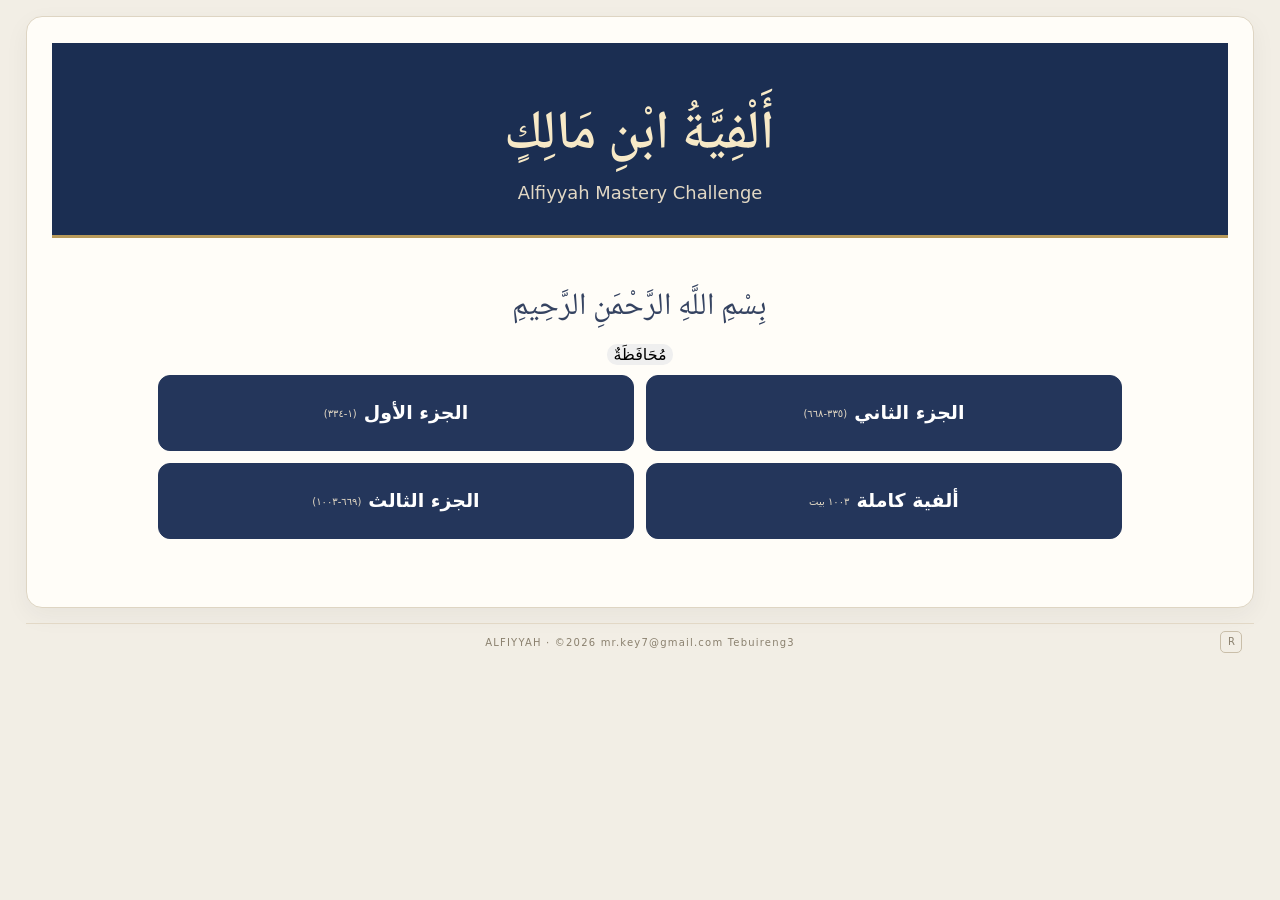
==== commit e087e3b7: "[GPT] Kembalikan beranda sederhana seperti semula" ====
--- a/index.html
+++ b/index.html
@@ -1,52 +1,44 @@
-<!doctype html>
-<html lang="id">
-<head>
-<meta charset="utf-8">
-<meta name="viewport" content="width=device-width, initial-scale=1">
-<meta name="theme-color" content="#172554">
-<link href="https://fonts.googleapis.com/css2?family=Noto+Naskh+Arabic:wght@400;500;600;700&display=swap" rel="stylesheet">
-<link rel="stylesheet" href="./halaman-pembuka/beranda.css">
-<title>Alfiyyah - Belajar Alfiyyah Ibnu Malik</title>
-</head>
-<body>
-<main class="wadah-aplikasi">
-    <section class="panel panel-beranda">
-        <header class="identitas-beranda">
-            <h1 class="judul-arab" lang="ar">أَلْفِيَّةُ ابْنِ مَالِكٍ</h1>
-            <p class="subjudul-beranda">ALFIYYAH · BELAJAR DAN MENGHAFAL</p>
-        </header>
-        <div class="isi-beranda">
-            <p class="basmalah" lang="ar">بِسْمِ اللَّهِ الرَّحْمَنِ الرَّحِيمِ</p>
-            <p class="keterangan-beranda">Pilih metode belajar dan bagian Alfiyyah.</p>
-            <div class="daftar-menu">
-                <section class="kartu-menu" aria-labelledby="judulMuhafadzah">
-                    <h2 class="judul-menu" id="judulMuhafadzah">Muhafadzah · مُحَافَظَةٌ</h2>
-                    <p class="keterangan-menu">Membaca bait berurutan dengan navigasi halaman dan shortcut judul.</p>
-                    <div class="pilihan-bagian">
-                        <a class="tombol-bagian" href="./muhafadzah/index.html?bagian=awal"><strong lang="ar">الجزء الأول</strong><span>1–334</span></a>
-                        <a class="tombol-bagian" href="./muhafadzah/index.html?bagian=tsani"><strong lang="ar">الجزء الثاني</strong><span>335–668</span></a>
-                        <a class="tombol-bagian" href="./muhafadzah/index.html?bagian=tsalits"><strong lang="ar">الجزء الثالث</strong><span>669–1003</span></a>
-                        <a class="tombol-bagian" href="./muhafadzah/index.html?bagian=semua"><strong lang="ar">ألفية كاملة</strong><span>1–1003</span></a>
-                    </div>
-                </section>
-                <section class="kartu-menu" aria-labelledby="judulAsilah">
-                    <h2 class="judul-menu" id="judulAsilah">Asilah · أَسْئِلَةٌ</h2>
-                    <p class="keterangan-menu">Kuis melengkapi setengah bait dengan pilihan jawaban berdasarkan rima.</p>
-                    <div class="pilihan-bagian">
-                        <a class="tombol-bagian" href="./asilah/index.html?bagian=awal"><strong lang="ar">الجزء الأول</strong><span>1–334</span></a>
-                        <a class="tombol-bagian" href="./asilah/index.html?bagian=tsani"><strong lang="ar">الجزء الثاني</strong><span>335–668</span></a>
-                        <a class="tombol-bagian" href="./asilah/index.html?bagian=tsalits"><strong lang="ar">الجزء الثالث</strong><span>669–1003</span></a>
-                        <a class="tombol-bagian" href="./asilah/index.html?bagian=semua"><strong lang="ar">ألفية كاملة</strong><span>1–1003</span></a>
-                    </div>
-                </section>
-            </div>
-        </div>
-        <footer class="kaki-beranda">
-            <span>ALFIYYAH · ©2026 mr.key7@gmail.com Tebuireng3</span>
-            <button class="tombol-hapus-tembolok" id="tombolAturUlangTembolok" type="button" aria-label="Reset cache" title="Reset cache">R</button>
-        </footer>
-    </section>
-</main>
+<!doctype html>
+<html lang="id">
+<head>
+<meta charset="utf-8">
+<meta name="viewport" content="width=device-width, initial-scale=1">
+<meta name="theme-color" content="#172554">
+<link href="https://fonts.googleapis.com/css2?family=Noto+Naskh+Arabic:wght@400;500;600;700&display=swap" rel="stylesheet">
+<!-- Gaya dasar dimuat lebih dulu, lalu aturan untuk kelompok layar. -->
+<link rel="stylesheet" href="./gaya/dasar.css">
+<link rel="stylesheet" href="./gaya/potret-sempit.css">
+<link rel="stylesheet" href="./gaya/potret-lebar.css">
+<link rel="stylesheet" href="./gaya/landskap-pendek.css">
+<link rel="stylesheet" href="./gaya/landskap-tinggi.css">
+<title>Alfiyyah - Belajar Alfiyyah Ibnu Malik</title>
+</head>
+<body>
+<main class="wadah-aplikasi">
+<section class="panel panel-beranda" id="beranda">
+        <div class="identitas-beranda">
+            <h1 class="judul-arab" lang="ar">أَلْفِيَّةُ ابْنِ مَالِكٍ</h1>
+						<p class="subjudul-beranda">Alfiyyah Mastery Challenge</p>
+        </div>
+        <div class="isi-beranda">
+            <p class="basmalah" lang="ar">بِسْمِ اللَّهِ الرَّحْمَنِ الرَّحِيمِ</p>
+             <button class="mode-arab" id="modeArab" type="button">
+    <span lang="ar">مُحَافَظَةٌ</span>
+</button>
+                    <div class="pilihan-bagian">
+                        <button class="tombol-bagian" data-bagian="awal" type="button" disabled><strong lang="ar">الجزء الأول</strong><span>(١-٣٣٤)</span></button>
+                        <button class="tombol-bagian" data-bagian="tsani" type="button" disabled><strong lang="ar">الجزء الثاني</strong><span>(٣٣٥-٦٦٨)</span></button>
+                        <button class="tombol-bagian" data-bagian="tsalits" type="button" disabled><strong lang="ar">الجزء الثالث</strong><span>(٦٦٩-١٠٠٣)</span></button>
+                        <button class="tombol-bagian" data-bagian="semua" type="button" disabled><strong lang="ar">ألفية كاملة</strong><span lang="ar">١٠٠٣ بيت</span></button>
+                    </div>
+                </section>
+            </div>
+            <div class="status-pemuatan" id="statusPemuatan" role="status" aria-live="polite">Memuat data Alfiyyah...</div>
+        </div>
+        <footer class="kaki-beranda"><span>ALFIYYAH · ©2026 mr.key7@gmail.com Tebuireng3</span><button class="tombol-hapus-tembolok" id="tombolAturUlangTembolok" type="button" aria-label="Reset cache" title="Reset cache">R</button></footer>
+    </section>
+
+    </main>
 <script src="./halaman-pembuka/app.js" defer></script>
 </body>
 </html>
--- a/gaya/dasar.css
+++ b/gaya/dasar.css
@@ -0,0 +1,447 @@
+:root {
+    color-scheme: light;
+    --warna-teks: #24324b;
+    --warna-teks-redup: #746e62;
+    --warna-garis: #ded5c3;
+    --warna-panel: #fffdf8;
+    --warna-latar: #f2eee5;
+    --warna-utama: #24365b;
+    --warna-utama-gelap: #172949;
+    --warna-emas: #b89a5a;
+    --warna-benar: #267344;
+    --latar-benar: #eff7ef;
+    --warna-salah: #b33b35;
+    --latar-salah: #fbefed;
+}
+
+* { box-sizing: border-box; }
+[hidden] { display: none !important; }
+
+body {
+    margin: 0;
+    background: var(--warna-latar);
+    color: var(--warna-teks);
+    font-family: system-ui, -apple-system, "Segoe UI", sans-serif;
+}
+
+button { font: inherit; }
+
+button {
+    border: 0;
+    border-radius: 10px;
+    cursor: pointer;
+}
+
+button:disabled {
+    cursor: not-allowed;
+    opacity: .55;
+}
+
+.wadah-aplikasi {
+    width: calc(100% - clamp(24px, 4vw, 72px));
+    max-width: 1600px;
+    height: calc(100svh - 32px);
+    max-height: calc(100svh - 32px);
+    margin: 16px auto;
+}
+
+h1, h2, p { margin-top: 0; }
+
+.panel-beranda {
+    padding: 0;
+    overflow: hidden;
+    background: #f8f3e8;
+    border-color: #d9ceb8;
+}
+
+.identitas-beranda {
+    padding: clamp(30px, 5vw, 48px) 20px 32px;
+    background: #1b2e52;
+    color: #fff;
+    text-align: center;
+    border-bottom: 3px solid var(--warna-emas);
+}
+
+.label-kecil {
+    margin: 0 0 12px;
+    color: #ddc58c;
+    font-size: 11px;
+    font-weight: 700;
+    letter-spacing: .16em;
+}
+
+.judul-arab {
+    margin: 0;
+    color: #f7e9c7;
+    direction: rtl;
+    font-family: "Noto Naskh Arabic", "Amiri", "Traditional Arabic", serif;
+    font-size: clamp(34px, 5vw, 54px);
+    font-weight: 600;
+    line-height: 1.7;
+}
+
+.judul-aplikasi {
+    margin: 4px 0 8px;
+    color: #fff;
+    font-size: clamp(25px, 4vw, 36px);
+    letter-spacing: .13em;
+}
+
+.subjudul-beranda {
+    margin: 0;
+    color: #e2d8c4;
+    font-size: clamp(16px, 1.4vw, 20px);
+}
+
+.isi-beranda {
+    width: min(1040px, 100%);
+    margin: 0 auto;
+    padding: clamp(24px, 4vw, 42px) clamp(18px, 4vw, 38px);
+    text-align: center;
+}
+
+.basmalah {
+    margin: 0 0 8px;
+    color: #354361;
+    direction: rtl;
+    font-family: "Noto Naskh Arabic", "Amiri", "Traditional Arabic", serif;
+    font-size: clamp(23px, 3vw, 31px);
+    line-height: 1.8;
+}
+
+.keterangan-beranda {
+    margin: 0;
+    color: #746e62;
+    font-size: clamp(16px, 1.4vw, 20px);
+    line-height: 1.7;
+}
+
+.daftar-menu {
+    display: grid;
+    grid-template-columns: repeat(auto-fit, minmax(min(100%, 340px), 1fr));
+    gap: 16px;
+    margin-top: 20px;
+    text-align: left;
+}
+
+.kartu-menu {
+    width: 100%;
+    max-width: 760px;
+    justify-self: center;
+    padding: clamp(16px, 2.5vw, 24px);
+    border: 1px solid var(--warna-garis);
+    border-radius: 14px;
+    background: var(--warna-panel);
+    box-shadow: 0 6px 18px rgb(35 42 55 / 5%);
+}
+
+.judul-menu {
+    margin: 0;
+    color: var(--warna-utama);
+    font-size: clamp(19px, 2vw, 24px);
+}
+
+.keterangan-menu {
+    margin: 5px 0 0;
+    color: var(--warna-teks-redup);
+    font-size: 14px;
+}
+
+.label-pilihan-bagian {
+    margin: 16px 0 0;
+    color: var(--warna-teks);
+    font-size: 14px;
+    font-weight: 650;
+}
+
+.pilihan-bagian {
+    display: grid;
+    grid-template-columns: repeat(2, minmax(0, 1fr));
+    gap: 12px;
+    margin-top: 10px;
+}
+
+.tombol-bagian { display:flex; flex-direction:row; direction:rtl; align-items:center; justify-content:center; gap:7px; min-height:76px; padding:12px 8px; background:#24365b; color:#fff; border:1px solid #24365b; border-radius:12px; white-space:nowrap; }
+.tombol-bagian span { direction:ltr; unicode-bidi:isolate; color:#e2d8c4; font-size:10px; font-weight:400; }
+.tombol-bagian:disabled { opacity:.45; }
+.tombol-bagian strong { font-size:19px; line-height:1.25; }
+
+.status-pemuatan {
+    margin-top: 15px;
+    color: var(--warna-teks-redup);
+    font-size: 13px;
+    line-height: 1.6;
+    overflow-wrap: anywhere;
+}
+
+.kaki-beranda {
+    position: relative;
+    margin: 0;
+    padding: 13px 42px;
+    border-top: 1px solid #e2d8c6;
+    color: #8a806e;
+    font-size: 10px;
+    letter-spacing: .12em;
+    text-align: center;
+}
+
+.tombol-hapus-tembolok {
+    position: absolute;
+    top: 50%;
+    right: 12px;
+    width: 22px;
+    height: 22px;
+    padding: 0;
+    transform: translateY(-50%);
+    border: 1px solid #c9bea9;
+    border-radius: 5px;
+    background: transparent;
+    color: #8a806e;
+    font-size: 10px;
+    line-height: 1;
+}
+
+.tombol-hapus-tembolok:hover { background: #eee5d5; }
+
+.panel {
+    padding: clamp(17px, 2vw, 30px);
+    background: var(--warna-panel);
+    border: 1px solid var(--warna-garis);
+    border-radius: 16px;
+    box-shadow: 0 8px 24px rgb(35 42 55 / 5%);
+}
+
+.utama, .sekunder {
+    min-height: 42px;
+    padding: 10px 16px;
+    font-weight: 650;
+}
+
+.utama {
+    background: var(--warna-utama);
+    color: #fff;
+}
+.utama:hover:not(:disabled) { background: var(--warna-utama-gelap); }
+
+.sekunder {
+    background: #e7decc;
+    color: #33415f;
+}
+
+#kuis {
+    display: none;
+    height: calc(100% - 18px);
+    max-height: calc(100% - 18px);
+    margin-top: 18px;
+    flex-direction: column;
+    overflow-y: auto;
+    overflow-x: hidden;
+}
+
+#kuis .info-kuis,
+#kuis .jalur-kemajuan,
+#kuis .label-soal,
+#kuis .daftar-pilihan,
+#kuis .aksi {
+    flex: 0 0 auto;
+}
+
+.info-kuis {
+    display: flex;
+    justify-content: space-between;
+    align-items: center;
+    flex-wrap: nowrap;
+    gap: 8px;
+    color: var(--warna-teks-redup);
+    font-size: 12px;
+    white-space: nowrap;
+}
+
+.jalur-kemajuan {
+    height: 7px;
+    margin: 12px 0 22px;
+    overflow: hidden;
+    background: #e8edf5;
+    border-radius: 99px;
+}
+
+#batangKemajuan {
+    width: 0;
+    height: 100%;
+    background: var(--warna-utama);
+    transition: width .2s ease;
+}
+
+.judul-soal {
+    display: grid;
+    grid-template-columns: minmax(0, 1fr) auto minmax(0, 1fr);
+    direction: ltr;
+    align-items: center;
+    gap: 12px;
+    margin-bottom: 9px;
+}
+
+.label-soal {
+    margin: 0;
+    color: var(--warna-teks-redup);
+    font-size: clamp(16px, 1.5vw, 22px);
+}
+
+.wadah-bait {
+    position: relative;
+    display: grid;
+    flex: 0 1 42%;
+    min-height: 0;
+    margin-top: 8px;
+    grid-template-columns: repeat(2, minmax(0, 1fr));
+    grid-template-rows: minmax(0, 1fr);
+    align-items: stretch;
+    gap: 0;
+    direction: rtl;
+    border: 1px solid #c9b995;
+    border-radius: 14px;
+    overflow: hidden;
+    background: #f7f1e5;
+}
+
+.setengah-bait {
+    min-width: 0;
+    min-height: 100%;
+    display: grid;
+    align-items: center;
+    justify-items: stretch;
+    padding: clamp(10px, 1.5vw, 20px);
+    background: #f7f1e5;
+    direction: rtl;
+    font-family: "Noto Naskh Arabic", "Amiri", "Traditional Arabic", serif;
+    font-size: clamp(28px, 3.2vw, 44px);
+    line-height: 1.8;
+    text-align: center;
+    overflow-wrap: anywhere;
+}
+
+#setengahKanan {
+    grid-row: 1;
+    grid-column: 1;
+    border-left: 1px solid #c9b995;
+}
+
+#setengahKiri {
+    grid-row: 1;
+    grid-column: 2;
+}
+
+.setengah-bait.kosong {
+    background: #eee5d5;
+}
+
+.nomor-bait {
+    justify-self: end;
+    flex: 0 0 auto;
+    color: #938365;
+    font-family: "Noto Naskh Arabic", "Amiri", "Traditional Arabic", serif;
+    font-size: clamp(17px, 1.5vw, 22px);
+    font-weight: 500;
+    line-height: 1.4;
+    direction: rtl;
+}
+
+.tombol-harakat {
+    min-height: 30px;
+    padding: 3px 8px;
+    border: 1px solid var(--warna-garis);
+    background: #f7f1e5;
+    color: var(--warna-teks-redup);
+    direction: rtl;
+    font-family: "Noto Naskh Arabic", "Amiri", "Traditional Arabic", serif;
+    font-size: 17px;
+    line-height: 1;
+}
+
+.tombol-harakat:hover {
+    background: #eee5d5;
+}
+
+.daftar-pilihan {
+    display: grid;
+    flex: 1 1 0;
+    grid-auto-rows: minmax(0, 1fr);
+    grid-template-columns: repeat(2, minmax(0, 1fr));
+    gap: 12px;
+    margin-top: 18px;
+}
+
+.pilihan-jawaban {
+    width: 100%;
+    min-height: clamp(54px, 8vh, 76px);
+    padding: 14px 18px;
+    background: #fff;
+    border: 1px solid var(--warna-garis);
+    color: var(--warna-teks);
+    text-align: center;
+    direction: rtl;
+    font-family: "Noto Naskh Arabic", "Amiri", "Traditional Arabic", serif;
+    font-size: clamp(26px, 2.4vw, 33px);
+    line-height: 1.9;
+}
+
+.pilihan-jawaban:hover:not(:disabled) {
+    border-color: #93b4f5;
+    background: #f8fbff;
+}
+
+.pilihan-jawaban.benar {
+    border: 2px solid var(--warna-benar);
+    background: var(--latar-benar);
+}
+
+.pilihan-jawaban.salah {
+    border: 2px solid var(--warna-salah);
+    background: var(--latar-salah);
+}
+
+.umpan-balik {
+    display: none;
+    flex: 1;
+    min-width: 0;
+    margin: 0;
+    padding: 12px 14px;
+    border-radius: 10px;
+    font-size: 14px;
+    text-align: left;
+}
+
+.umpan-balik.baik {
+    display: block;
+    color: var(--warna-benar);
+    background: var(--latar-benar);
+}
+
+.umpan-balik.buruk {
+    display: block;
+    color: var(--warna-salah);
+    background: var(--latar-salah);
+}
+
+.aksi {
+    display: grid;
+    grid-template-columns: minmax(0, 1fr) auto minmax(0, 1fr);
+    align-items: center;
+    gap: 10px;
+    margin-top: 16px;
+}
+#umpanBalik { grid-column: 1; }
+#tombolBerikutnya { grid-column: 2; justify-self: center; }
+#tombolSelesai { grid-column: 3; justify-self: end; }
+.aksi-hasil { display: flex; justify-content: center; flex-wrap: wrap; }
+
+#hasil { display: none; margin-top: 18px; text-align: center; }
+
+.skor-hasil {
+    margin: 12px 0 4px;
+    font-size: clamp(38px, 9vw, 56px);
+    font-weight: 750;
+    letter-spacing: -2px;
+}
+
+.rincian-hasil { color: var(--warna-teks-redup); }
--- a/gaya/potret-sempit.css
+++ b/gaya/potret-sempit.css
@@ -0,0 +1,125 @@
+/* Layar potret dengan lebar sampai 700 piksel. */
+@media (orientation: portrait) and (max-width: 700px) {
+.wadah-aplikasi {
+        width: calc(100% - 16px);
+        height: calc(100svh - 16px);
+        max-height: calc(100svh - 16px);
+        margin: 8px auto;
+    }
+
+    .panel { padding: 10px; }
+    .panel-beranda { padding: 0; }
+    .daftar-menu { gap: 10px; margin-top: 14px; }
+    .kartu-menu { padding: 14px; }
+    .keterangan-menu { font-size: 12px; }
+    .label-pilihan-bagian { margin-top: 12px; font-size: 13px; }
+    .pilihan-bagian { gap: 8px; }
+    .tombol-bagian { min-height: 66px; padding: 9px 5px; gap:5px; }
+    .tombol-bagian strong { font-size: 15px; }
+    .tombol-bagian span { font-size: 9px; }
+
+    .judul-soal {
+        margin-bottom: 7px;
+    }
+
+    .label-soal {
+        font-size: 15px;
+    }
+
+    .nomor-bait {
+        font-size: 16px;
+    }
+
+    .wadah-bait {
+        grid-template-columns: minmax(0, 1fr);
+        grid-template-rows: repeat(2, minmax(0, 1fr));
+        min-height: clamp(190px, 30vh, 280px);
+        gap: 0;
+        border-radius: 10px;
+    }
+
+    #setengahKanan {
+        grid-row: 1;
+        grid-column: 1;
+        border-left: 0;
+        border-bottom: 1px solid #c9b995;
+    }
+
+    #setengahKiri {
+        grid-row: 2;
+        grid-column: 1;
+    }
+
+    .setengah-bait {
+        min-height: 0;
+        padding: 12px 14px;
+        font-size: clamp(25px, 6.5vw, 36px);
+        line-height: 1.65;
+        text-align: center;
+    }
+
+    .daftar-pilihan {
+        grid-template-columns: 1fr;
+        gap: 6px;
+        margin-top: 12px;
+    }
+
+    .pilihan-jawaban {
+        min-height: clamp(44px, 6vh, 56px);
+        padding: 7px 9px;
+        /* Ubah tiga angka ini untuk mengatur ukuran teks Arab pilihan jawaban. 
+        font-size: clamp(18px, 4.5vw, 23px); */
+				font-size: clamp(20px, 5vw, 26px);
+        line-height: 1.5;
+    }
+
+    .umpan-balik {
+        margin: 0;
+        padding: 8px 10px;
+        font-size: 12px;
+    }
+
+    .info-kuis { gap: 4px; font-size: 10px; }
+    .aksi { grid-template-columns: minmax(0, 1fr) auto minmax(0, 1fr); gap: 5px; margin-top: 8px; }
+    .aksi button { padding: 9px 10px; font-size: 12px; }
+    #umpanBalik { font-size: 11px; padding: 7px; }
+
+.wadah-bait {
+        flex: 0 0 auto;
+        height: clamp(150px, 22vh, 210px);
+        min-height: 0;
+        grid-template-columns: minmax(0, 1fr);
+        grid-template-rows: repeat(2, minmax(0, 1fr));
+    }
+
+    #setengahKanan {
+        grid-row: 1;
+        grid-column: 1;
+        border-left: 0;
+        border-bottom: 1px solid #c9b995;
+    }
+
+    #setengahKiri {
+        grid-row: 2;
+        grid-column: 1;
+    }
+
+    .setengah-bait {
+        min-height: 0;
+        padding: 4px 8px;
+        font-size: clamp(28px, 8vw, 42px);
+				/*clamp(nilai minimum, nilai fleksibel, nilai maksimum) */
+				line-height: 1.2;
+    }
+
+    #kuis .daftar-pilihan {
+        flex: 1 0 auto;
+        grid-auto-rows: minmax(54px, 1fr);
+        gap: 8px;
+        margin-top: 8px;
+    }
+
+    .pilihan-jawaban {
+        min-height: 54px;
+    }
+}
--- a/gaya/potret-lebar.css
+++ b/gaya/potret-lebar.css
@@ -0,0 +1,65 @@
+/* Layar potret dengan lebar mulai 701 piksel. */
+@media (orientation: portrait) and (min-width: 701px) {
+.wadah-bait {
+        grid-template-columns: minmax(0, 1fr);
+        grid-template-rows: repeat(2, minmax(0, 1fr));
+    }
+
+    #setengahKanan {
+        grid-row: 1;
+        grid-column: 1;
+        border-left: 0;
+        border-bottom: 1px solid #c9b995;
+    }
+
+    #setengahKiri {
+        grid-row: 2;
+        grid-column: 1;
+    }
+
+    .setengah-bait {
+        min-height: 0;
+        padding: 10px;
+        font-size: clamp(36px, 4.5vw, 54px);
+        line-height: 1.5;
+    }
+
+.wadah-bait {
+        flex: 0 0 auto;
+        height: clamp(150px, 22vh, 210px);
+        min-height: 0;
+        grid-template-columns: minmax(0, 1fr);
+        grid-template-rows: repeat(2, minmax(0, 1fr));
+    }
+
+    #setengahKanan {
+        grid-row: 1;
+        grid-column: 1;
+        border-left: 0;
+        border-bottom: 1px solid #c9b995;
+    }
+
+    #setengahKiri {
+        grid-row: 2;
+        grid-column: 1;
+    }
+
+    .setengah-bait {
+        min-height: 0;
+        padding: 4px 8px;
+        font-size: clamp(28px, 8vw, 42px);
+				/*clamp(nilai minimum, nilai fleksibel, nilai maksimum) */
+				line-height: 1.2;
+    }
+
+    #kuis .daftar-pilihan {
+        flex: 1 0 auto;
+        grid-auto-rows: minmax(54px, 1fr);
+        gap: 8px;
+        margin-top: 8px;
+    }
+
+    .pilihan-jawaban {
+        min-height: 54px;
+    }
+}
--- a/gaya/landskap-pendek.css
+++ b/gaya/landskap-pendek.css
@@ -0,0 +1,119 @@
+/* Semua layar lanskap dengan tinggi sampai 600 piksel. */
+@media (orientation: landscape) and (max-height: 600px) {
+.wadah-aplikasi {
+        width: calc(100% - 16px);
+        height: calc(100svh - 16px);
+        max-height: calc(100svh - 16px);
+        margin: 8px auto;
+    }
+
+    #kuis {
+        height: 100%;
+        max-height: 100%;
+        margin-top: 0;
+        padding: 8px 12px;
+        overflow-y: auto;
+    }
+
+    .info-kuis {
+        gap: 6px;
+        font-size: 10px;
+    }
+
+    .jalur-kemajuan {
+        height: 4px;
+        margin: 6px 0 8px;
+    }
+
+    .judul-soal {
+        flex: 0 0 auto;
+        margin-bottom: 4px;
+    }
+
+    .label-soal {
+        font-size: 14px;
+    }
+
+    .nomor-bait {
+        font-size: 15px;
+    }
+
+    .wadah-bait {
+        flex: 0 0 auto;
+        min-height: clamp(72px, 19vh, 92px);
+        grid-template-columns: repeat(2, minmax(0, 1fr));
+        grid-template-rows: minmax(0, 1fr);
+    }
+
+    #setengahKanan {
+        grid-row: 1;
+        grid-column: 1;
+        border-left: 1px solid #c9b995;
+        border-bottom: 0;
+    }
+
+    #setengahKiri {
+        grid-row: 1;
+        grid-column: 2;
+    }
+
+    .setengah-bait {
+        min-height: 0;
+        padding: 2px 8px;
+        font-size: clamp(21px, 3vw, 29px);
+        line-height: 1.3;
+    }
+
+    .daftar-pilihan {
+        flex: 0 0 auto;
+        grid-template-columns: repeat(2, minmax(0, 1fr));
+        gap: 5px;
+        margin-top: 8px;
+    }
+
+    .pilihan-jawaban {
+        min-height: clamp(48px, 12vh, 60px);
+        padding: 4px 8px;
+        font-size: clamp(17px, 2.5vw, 22px);
+        line-height: 1.3;
+    }
+
+    .aksi {
+        flex: 0 0 auto;
+        gap: 6px;
+        margin-top: 8px;
+    }
+
+    .aksi button {
+        min-height: 34px;
+        padding: 5px 8px;
+        font-size: 11px;
+    }
+
+    .umpan-balik {
+        padding: 5px 7px;
+        font-size: 10px;
+        overflow-wrap: anywhere;
+    }
+
+.wadah-bait {
+        grid-template-columns: repeat(2, minmax(0, 1fr));
+    }
+
+    .setengah-bait {
+        min-height: 100%;
+        padding: 10px;
+        font-size: clamp(24px, 3vw, 34px);
+    }
+
+.setengah-bait {
+        min-height: 64px;
+        padding: 8px 12px;
+        font-size: clamp(20px, 3vw, 28px);
+    }
+
+    .nomor-bait {
+        padding: 2px 10px;
+        font-size: 13px;
+    }
+}
--- a/gaya/landskap-tinggi.css
+++ b/gaya/landskap-tinggi.css
@@ -0,0 +1,176 @@
+/* Lanskap dengan tinggi di atas 600 piksel dan lebar mulai 701 piksel. */
+@media (orientation: landscape) and (min-height: 651px) and (min-width: 701px) and (min-aspect-ratio: 3/2) {
+.panel-beranda {
+        height: 100%;
+        display: flex;
+        flex-direction: column;
+    }
+
+    .identitas-beranda {
+        padding: clamp(14px, 2.2vh, 24px) 20px clamp(12px, 1.8vh, 20px);
+    }
+
+    .label-kecil {
+        margin-bottom: 6px;
+    }
+
+    .judul-arab {
+        font-size: clamp(32px, 4.5vw, 50px);
+        line-height: 1.4;
+    }
+
+    .judul-aplikasi {
+        margin: 0 0 5px;
+        font-size: clamp(23px, 3vw, 32px);
+    }
+
+    .subjudul-beranda {
+        font-size: clamp(14px, 1.2vw, 18px);
+    }
+
+    .isi-beranda {
+        flex: 1 1 auto;
+        display: flex;
+        flex-direction: column;
+        justify-content: center;
+        padding: clamp(10px, 1.6vh, 18px) 38px;
+    }
+
+    .daftar-menu {
+        width: min(100%, 760px);
+        align-self: center;
+        margin-top: 12px;
+    }
+
+    .kartu-menu {
+        padding: 14px 20px;
+    }
+
+    .label-pilihan-bagian {
+        margin-top: 10px;
+    }
+
+    .pilihan-bagian {
+        margin-top: 7px;
+    }
+
+    .basmalah {
+        margin-bottom: 4px;
+        font-size: clamp(21px, 2.5vw, 28px);
+        line-height: 1.45;
+    }
+
+    .keterangan-beranda {
+        font-size: clamp(14px, 1.2vw, 18px);
+        line-height: 1.4;
+    }
+
+    .status-pemuatan {
+        margin-top: clamp(7px, 1.1vh, 10px);
+        line-height: 1.4;
+    }
+
+    .kaki-beranda {
+        padding: 9px 16px;
+    }
+
+    .wadah-bait {
+        grid-template-columns: minmax(0, 1fr) 42px minmax(0, 1fr);
+        grid-template-rows: minmax(0, 1fr);
+    }
+
+    #setengahKanan {
+        grid-row: 1;
+        grid-column: 1;
+        border-left: 0;
+    }
+
+    #setengahKiri {
+        grid-row: 1;
+        grid-column: 3;
+    }
+
+    #nomorBait { display: none; }
+
+    .wadah-bait::before {
+        content: attr(data-nomor);
+        grid-row: 1;
+        grid-column: 2;
+        display: flex;
+        align-items: center;
+        justify-content: center;
+        padding: 2px;
+        border-left: 1px solid #c9b995;
+        border-right: 1px solid #c9b995;
+        color: #938365;
+        font-family: "Noto Naskh Arabic", "Amiri", "Traditional Arabic", serif;
+        font-size: clamp(13px, 1.2vw, 17px);
+        line-height: 1.4;
+        text-align: center;
+        direction: rtl;
+        overflow-wrap: anywhere;
+    }
+
+	.setengah-bait {
+			font-size: clamp(36px, 3.8vw, 54px);
+	}
+
+	#setengahKanan {
+			padding-left: 40px;
+	}
+
+	#setengahKiri {
+			padding-right: 40px;
+	}
+
+	.pilihan-jawaban {
+			font-size: clamp(29px, 2.7vw, 36px);
+	}
+
+	.daftar-pilihan {
+			grid-template-columns: minmax(0, 1fr) 42px minmax(0, 1fr);
+			column-gap: 0;
+			row-gap: 12px;
+	}
+
+	.pilihan-jawaban:nth-child(odd) { grid-column: 1; }
+	.pilihan-jawaban:nth-child(even) { grid-column: 3; }
+}
+
+/* Layar sedang memakai tata letak lanskap dengan judul yang lebih rapat. */
+@media (orientation: landscape) and (min-height: 601px) and (max-height: 650px) and (min-width: 701px) and (min-aspect-ratio: 3/2) {
+.identitas-beranda {
+        padding: 10px 20px;
+    }
+
+    .label-kecil {
+        margin-bottom: 4px;
+    }
+
+    .judul-arab {
+        font-size: clamp(28px, 3.8vw, 42px);
+        line-height: 1.25;
+    }
+
+    .judul-aplikasi {
+        margin-bottom: 3px;
+        font-size: clamp(22px, 2.7vw, 29px);
+    }
+
+    .subjudul-beranda {
+        font-size: 14px;
+    }
+
+    .isi-beranda {
+        padding: 8px 24px;
+    }
+
+    .basmalah {
+        font-size: clamp(19px, 2vw, 24px);
+        line-height: 1.3;
+    }
+
+    .status-pemuatan {
+        margin-top: 6px;
+    }
+}
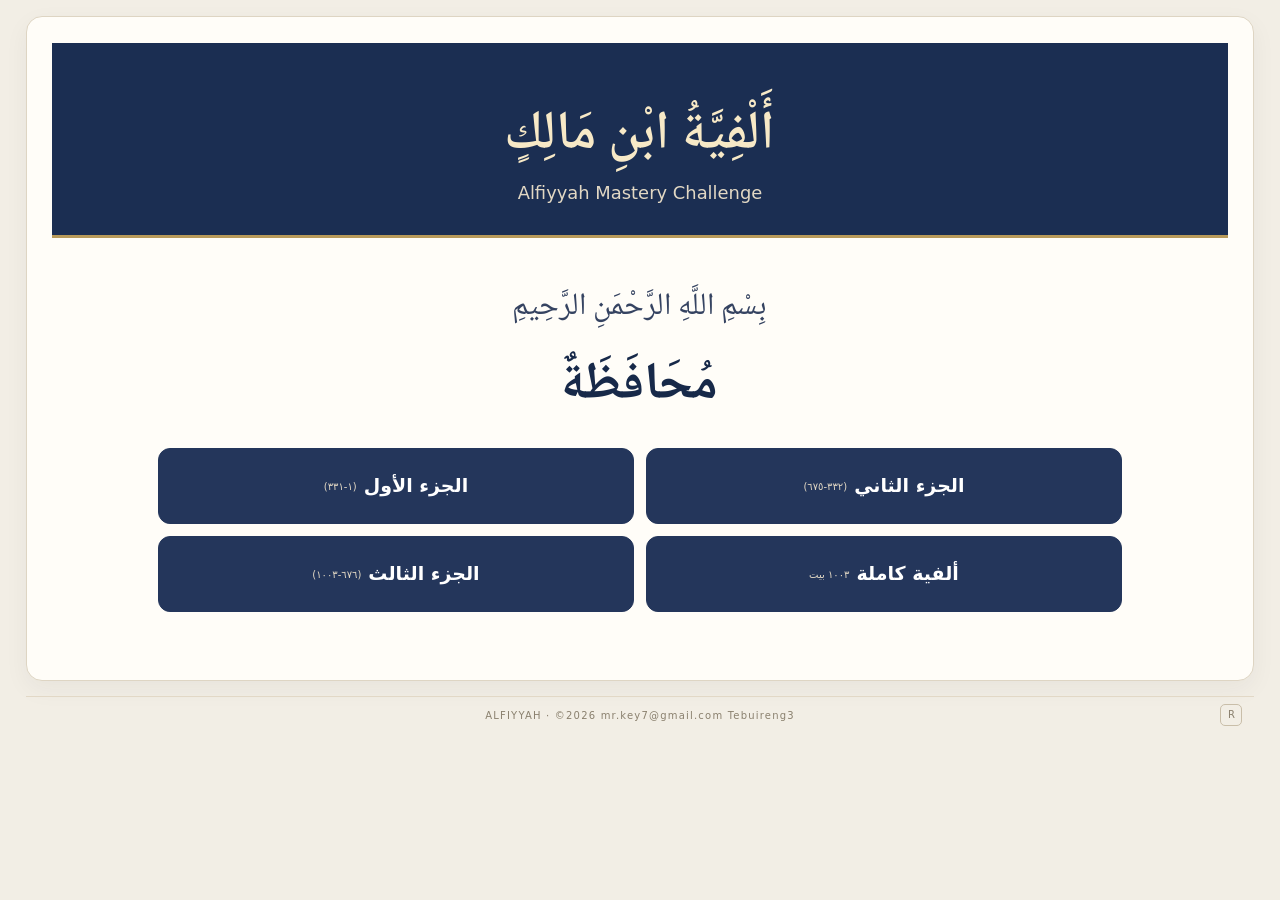
==== commit 59e2700b: "Perbarui batas juz secara global" ====
--- a/index.html
+++ b/index.html
@@ -26,9 +26,9 @@
     <span lang="ar">مُحَافَظَةٌ</span>
 </button>
                     <div class="pilihan-bagian">
-                        <button class="tombol-bagian" data-bagian="awal" type="button" disabled><strong lang="ar">الجزء الأول</strong><span>(١-٣٣٤)</span></button>
-                        <button class="tombol-bagian" data-bagian="tsani" type="button" disabled><strong lang="ar">الجزء الثاني</strong><span>(٣٣٥-٦٦٨)</span></button>
-                        <button class="tombol-bagian" data-bagian="tsalits" type="button" disabled><strong lang="ar">الجزء الثالث</strong><span>(٦٦٩-١٠٠٣)</span></button>
+                        <button class="tombol-bagian" data-bagian="awal" type="button" disabled><strong lang="ar">الجزء الأول</strong><span>(١-٣٣١)</span></button>
+                        <button class="tombol-bagian" data-bagian="tsani" type="button" disabled><strong lang="ar">الجزء الثاني</strong><span>(٣٣٢-٦٧٥)</span></button>
+                        <button class="tombol-bagian" data-bagian="tsalits" type="button" disabled><strong lang="ar">الجزء الثالث</strong><span>(٦٧٦-١٠٠٣)</span></button>
                         <button class="tombol-bagian" data-bagian="semua" type="button" disabled><strong lang="ar">ألفية كاملة</strong><span lang="ar">١٠٠٣ بيت</span></button>
                     </div>
                 </section>
--- a/gaya/dasar.css
+++ b/gaya/dasar.css
@@ -154,6 +154,22 @@
     font-weight: 650;
 }
 
+.mode-arab {
+    display: block;
+    margin: 8px auto 18px;
+    padding: 4px 18px;
+    border: 0;
+    background: transparent;
+    color: var(--warna-utama-gelap);
+    font-family: "Noto Naskh Arabic", "Amiri", "Traditional Arabic", serif;
+    font-size: clamp(38px, 4.2vw, 52px);
+    font-weight: 700;
+    line-height: 1.5;
+    text-align: center;
+}
+.mode-arab:hover { color: #9b7838; }
+.mode-arab span { display: inline-block; }
+
 .pilihan-bagian {
     display: grid;
     grid-template-columns: repeat(2, minmax(0, 1fr));
